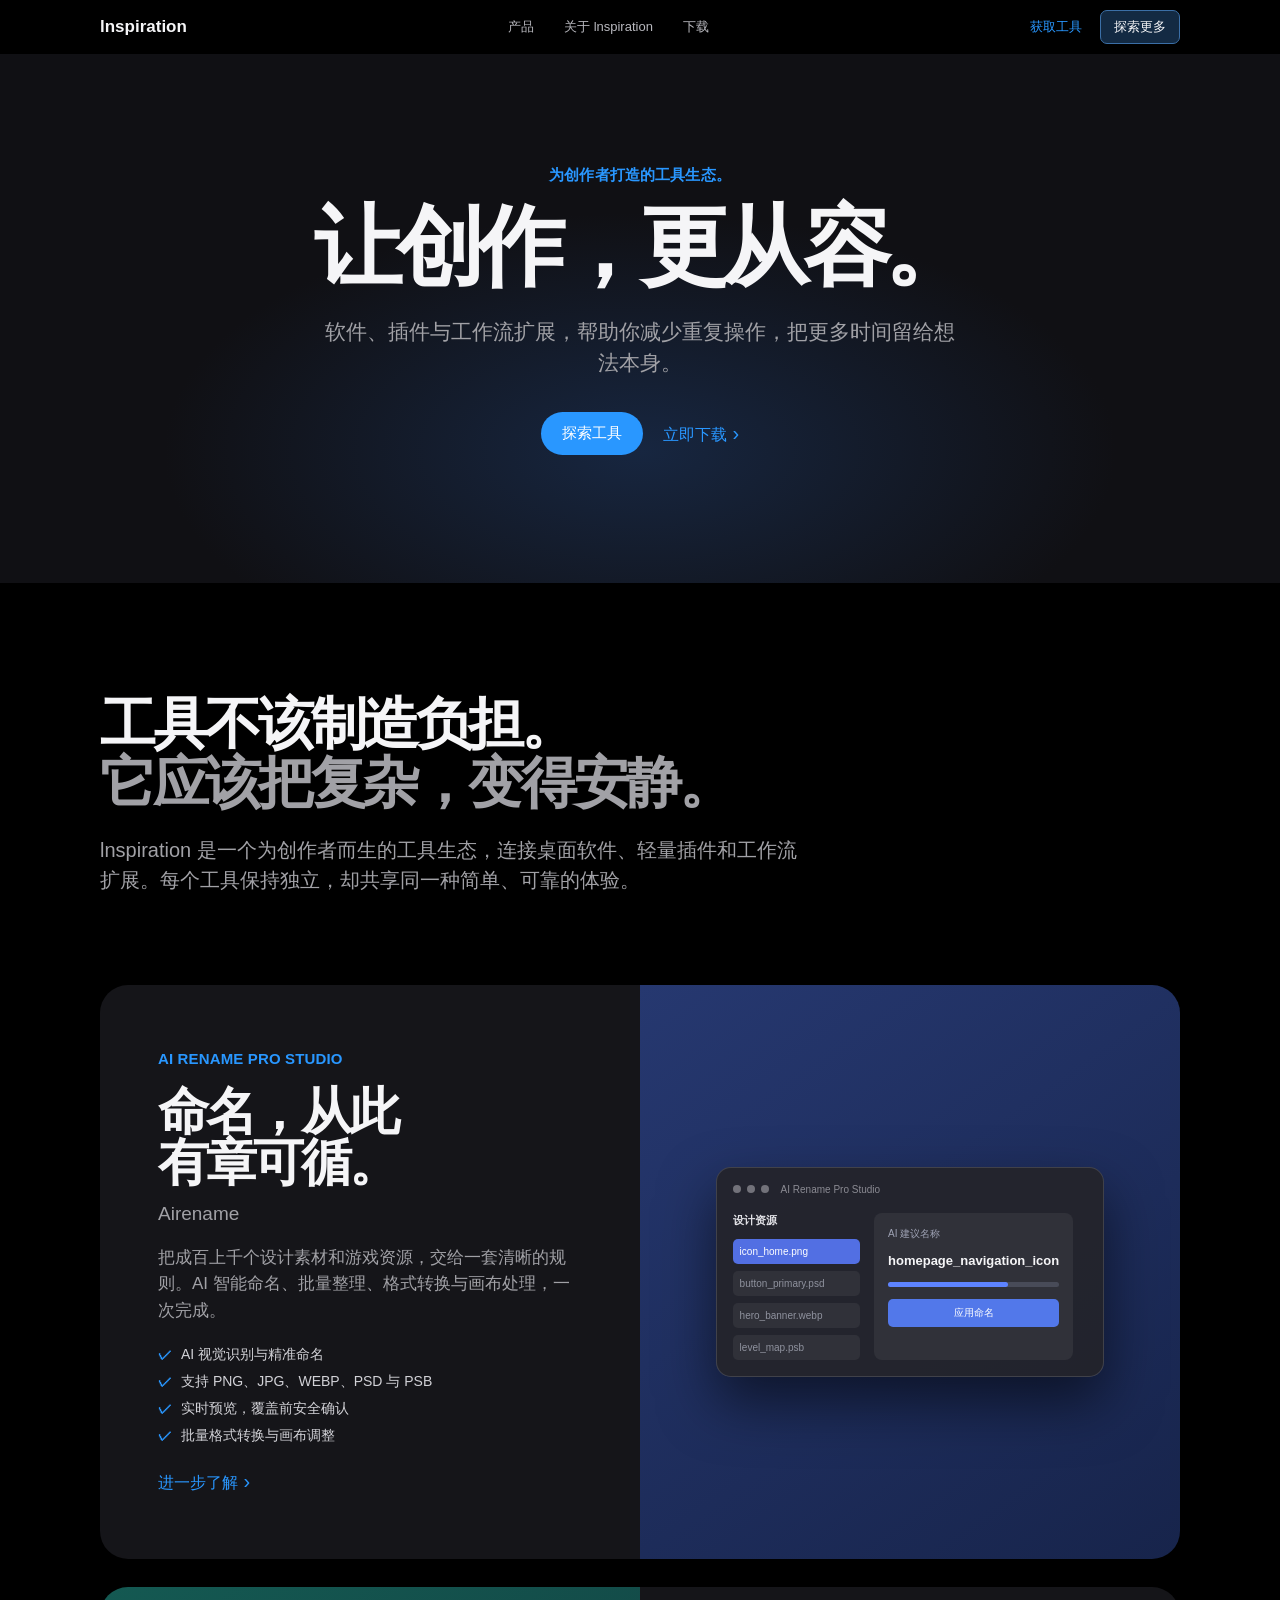
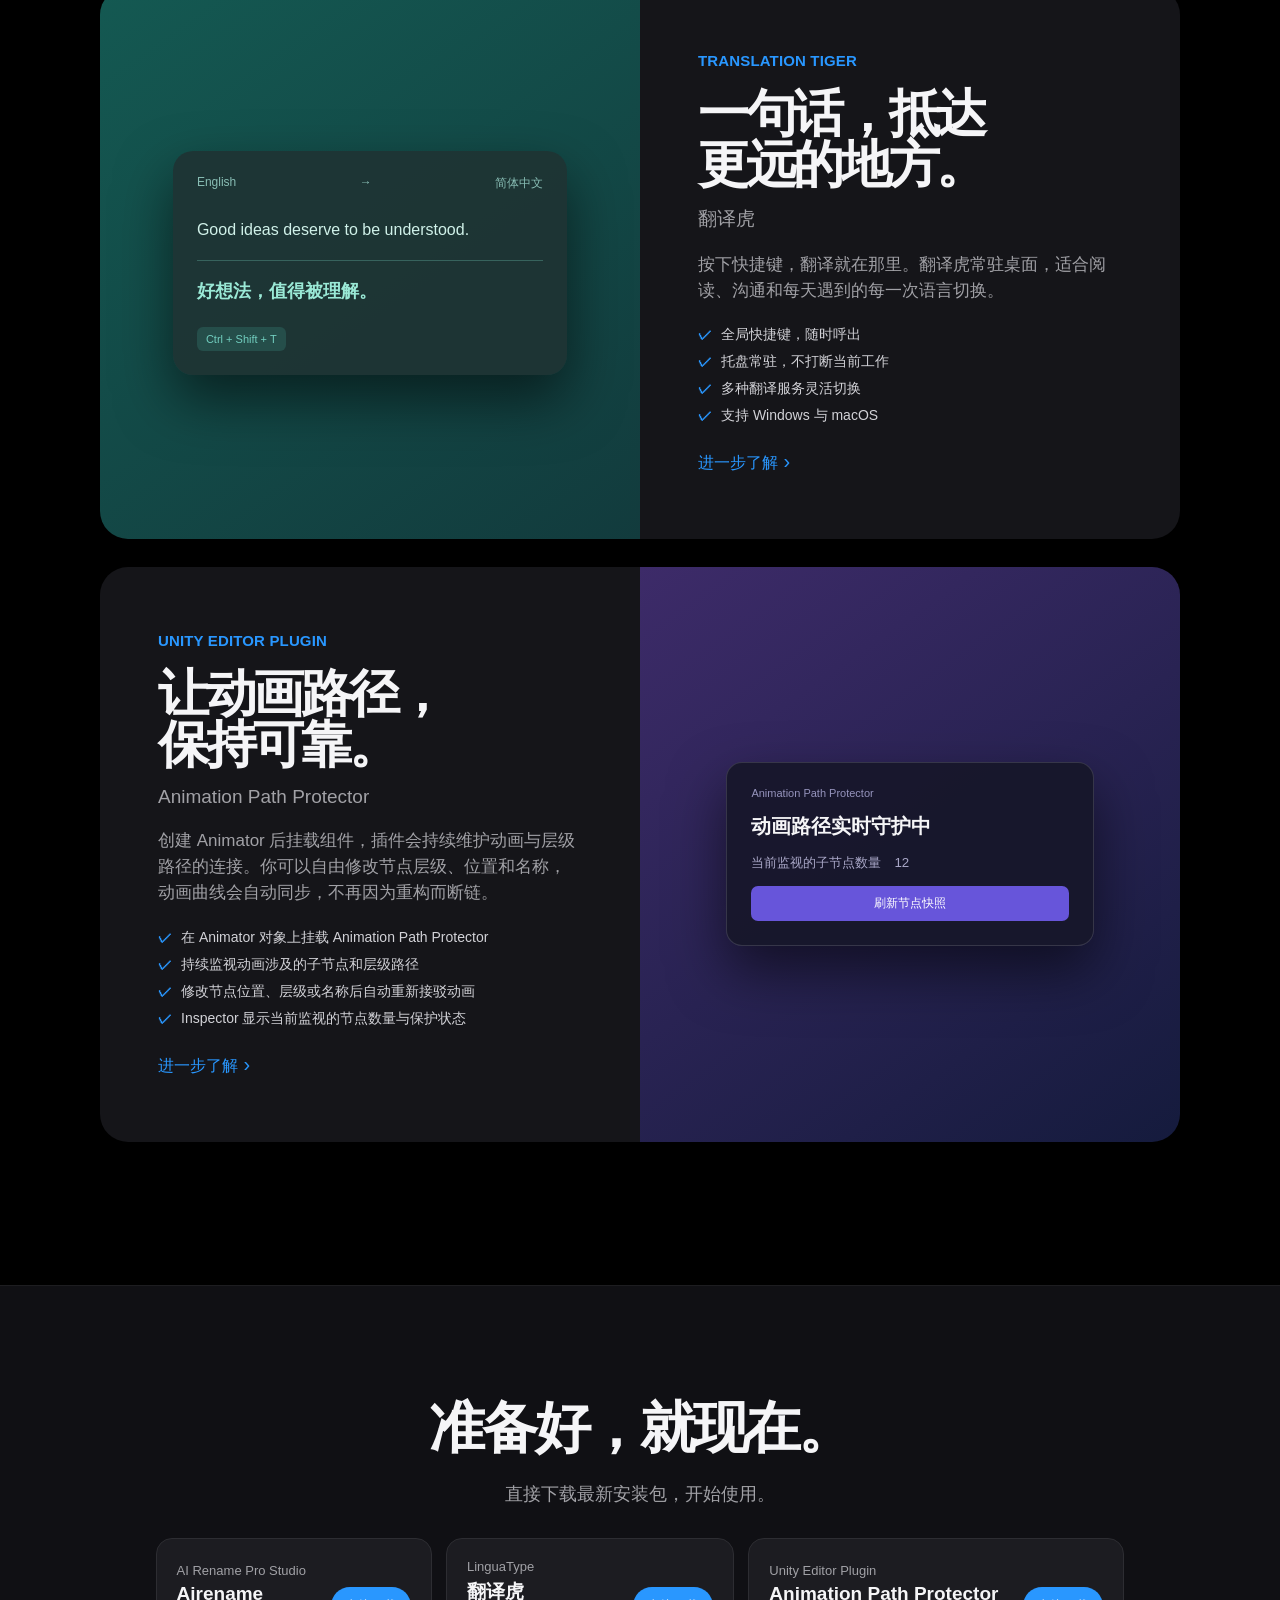
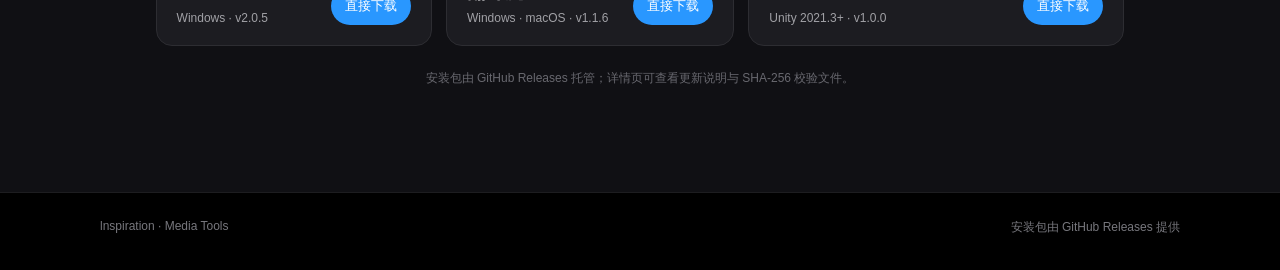
==== index.html @ 5c038f0a "Add files via upload" ====
<!doctype html><html lang="zh-CN"><head><meta charset="UTF-8"><meta name="viewport" content="width=device-width,initial-scale=1"><meta name="description" content="lnspiration 工具中心：下载 Airename 与翻译虎"><title>lnspiration · 让创作更从容</title><link rel="stylesheet" href="styles.css"><script src="products.js" defer></script><script src="app.js" defer></script></head><body>
<header class="site-header"><nav class="nav wrap"><a class="brand" href="#top">lnspiration</a><div class="nav-links"><a href="#products">产品</a><a href="#why">关于 lnspiration</a><a href="#downloads">下载</a></div><a class="nav-download" href="#downloads">获取工具</a></nav></header>
<main><section class="hero" id="top"><div class="hero-content wrap"><p class="eyebrow">媒体工具，重新想象。</p><h1>让创作，更从容。</h1><p class="hero-summary">Airename 和翻译虎，两个真正懂创作者的工具。更少重复操作，更多时间留给想法本身。</p><div class="hero-actions"><a class="button button-primary" href="#products">探索工具</a><a class="text-link" href="#downloads">立即下载</a></div></div></section>
<section class="statement wrap" id="why"><h2>工具不该制造负担。<span>它应该把复杂，变得安静。</span></h2><p>lnspiration 是一个为创作者而生的工具生态，连接桌面软件、轻量插件和工作流扩展。每个工具保持独立，却共享同一种简单、可靠的体验。</p></section>
<section class="products wrap" id="products"><article class="product-card"><div class="product-copy"><p class="eyebrow">AI RENAME PRO STUDIO</p><h2>命名，从此<br>有章可循。</h2><p class="product-name">Airename</p><p class="description">把成百上千个设计素材和游戏资源，交给一套清晰的规则。AI 智能命名、批量整理、格式转换与画布处理，一次完成。</p><ul><li>AI 视觉识别与精准命名</li><li>支持 PNG、JPG、WEBP、PSD 与 PSB</li><li>实时预览，覆盖前安全确认</li><li>批量格式转换与画布调整</li></ul><button class="text-link product-detail" type="button" data-product="airename">进一步了解</button></div><div class="product-visual rename-visual"><div class="app-window"><div class="window-bar"><i></i><i></i><i></i><span>AI Rename Pro Studio</span></div><div class="rename-layout"><div class="asset-list"><b>设计资源</b><span class="selected">icon_home.png</span><span>button_primary.psd</span><span>hero_banner.webp</span><span>level_map.psb</span></div><div class="preview"><span>AI 建议名称</span><strong>homepage_navigation_icon</strong><div class="progress"><i></i></div><button type="button" tabindex="-1">应用命名</button></div></div></div></div></article>
<article class="product-card reverse"><div class="product-copy"><p class="eyebrow">TRANSLATION TIGER</p><h2>一句话，抵达<br>更远的地方。</h2><p class="product-name">翻译虎</p><p class="description">按下快捷键，翻译就在那里。翻译虎常驻桌面，适合阅读、沟通和每天遇到的每一次语言切换。</p><ul><li>全局快捷键，随时呼出</li><li>托盘常驻，不打断当前工作</li><li>多种翻译服务灵活切换</li><li>支持 Windows 与 macOS</li></ul><button class="text-link product-detail" type="button" data-product="linguatype">进一步了解</button></div><div class="product-visual translate-visual"><div class="translate-panel"><div class="language-row"><span>English</span><b>→</b><span>简体中文</span></div><p>Good ideas deserve to be understood.</p><div class="divider"></div><strong>好想法，值得被理解。</strong><div class="shortcut">Ctrl + Shift + T</div></div></div></article></section>
<section class="downloads" id="downloads"><div class="wrap"><h2>准备好，就现在。</h2><p class="download-intro">直接下载最新安装包，开始使用。</p><div class="download-grid" id="download-grid"></div><p class="download-note">安装包由 GitHub Releases 托管；详情页可查看更新说明与 SHA-256 校验文件。</p></div></section></main>
<footer class="footer wrap"><span>lnspiration · Media Tools</span><span>安装包由 GitHub Releases 提供</span></footer>
<div class="dialog-backdrop" id="product-dialog" hidden><section class="dialog product-detail-dialog" role="dialog" aria-modal="true" aria-labelledby="dialog-title"><button class="dialog-close" type="button" aria-label="关闭详情">×</button><div class="detail-hero"><p class="eyebrow" id="dialog-kicker"></p><h2 id="dialog-title"></h2><p id="dialog-description"></p></div><div class="detail-body"><div class="dialog-meta"><div><span>当前版本</span><strong id="dialog-version"></strong></div><div><span>支持平台</span><strong id="dialog-platform"></strong></div><div><span>发布日期</span><strong id="dialog-date"></strong></div></div><h3 class="dialog-section-title">你可以用它做什么</h3><ul class="dialog-notes" id="dialog-notes"></ul><h3 class="dialog-section-title">最新版本下载</h3><div class="dialog-assets" id="dialog-assets"></div></div></section></div></body></html>
---- styles.css ----
:root{--bg:#000;--surface:#151519;--surface2:#1c1c21;--text:#f5f5f7;--muted:#a1a1a6;--blue:#2997ff;--line:#2d2d32;--max:1080px}*{box-sizing:border-box}html{scroll-behavior:smooth}body{margin:0;background:var(--bg);color:var(--text);font-family:-apple-system,BlinkMacSystemFont,"SF Pro Display","PingFang SC","Helvetica Neue",Arial,sans-serif}body.dialog-open{overflow:hidden}a{color:inherit;text-decoration:none}.wrap{width:min(var(--max),calc(100% - 44px));margin-inline:auto}.site-header{height:54px;background:#000;position:relative;z-index:2}.nav{height:54px;display:flex;align-items:center;justify-content:space-between;font-size:13px;color:#b8b8be}.brand{font-size:17px;font-weight:600;color:#f5f5f7}.nav-links{display:flex;gap:30px}.nav-links a:hover,.nav-download,.text-link{color:var(--blue)}.hero{background:radial-gradient(700px 350px at 50% 75%,#172640,#101014 68%);text-align:center;padding:112px 0 128px}.eyebrow{color:var(--blue);font-size:15px;font-weight:600;letter-spacing:.01em;margin:0 0 19px}.hero h1{font-size:clamp(48px,8vw,88px);letter-spacing:-.075em;line-height:.98;margin:0 0 27px}.hero-summary{max-width:650px;margin:0 auto 34px;color:var(--muted);font-size:21px;line-height:1.45}.hero-actions{display:flex;justify-content:center;align-items:center;gap:20px}.button{border:0;border-radius:999px;padding:12px 21px;font-size:15px;font-weight:500;display:inline-flex;align-items:center;cursor:pointer}.button-primary{background:var(--blue);color:#fff}.button-primary:hover{background:#48a7ff}.text-link{background:none;border:0;padding:0;font-size:16px;cursor:pointer}.text-link:after{content:' ›';font-size:20px}.statement{padding:112px 0 50px}.statement h2{font-size:clamp(34px,5vw,56px);line-height:1.05;letter-spacing:-.06em;max-width:710px;margin:0 0 22px}.statement h2 span{display:block;color:var(--muted)}.statement p{max-width:710px;color:var(--muted);font-size:20px;line-height:1.5;margin:0}.products{padding:40px 0 115px}.product-card{display:grid;grid-template-columns:1fr 1fr;min-height:500px;margin-bottom:28px;overflow:hidden;border-radius:28px;box-shadow:0 22px 65px #0008}.product-card.reverse .product-copy{order:2}.product-card.reverse .product-visual{order:1}.product-copy{background:var(--surface);padding:65px 58px;display:flex;flex-direction:column;align-items:flex-start;justify-content:center}.product-copy h2{font-size:clamp(36px,4vw,54px);line-height:1;letter-spacing:-.065em;margin:0}.product-name{font-size:19px;color:var(--muted);margin:15px 0 0}.description{font-size:17px;color:var(--muted);line-height:1.55;max-width:420px;margin:20px 0 0}.product-copy ul{list-style:none;padding:0;margin:22px 0 25px;display:grid;gap:9px;color:#d2d2d7;font-size:14px}.product-copy li:before{content:'✓';color:var(--blue);font-weight:700;margin-right:9px}.product-visual{display:flex;align-items:center;justify-content:center;min-height:350px}.rename-visual{background:linear-gradient(145deg,#263870,#17244b)}.translate-visual{background:linear-gradient(145deg,#145952,#123b3d)}.app-window{width:72%;background:#24242aee;border:1px solid #fff2;border-radius:15px;padding:16px;box-shadow:0 25px 55px #0008}.window-bar{display:flex;align-items:center;gap:6px;color:#8b8b93;font-size:10px;margin-bottom:18px}.window-bar i{width:8px;height:8px;border-radius:50%;background:#72727a}.window-bar span{margin-left:6px}.rename-layout{display:grid;grid-template-columns:.9fr 1.1fr;gap:14px}.asset-list{display:grid;gap:7px;color:#8f929e;font-size:10px}.asset-list b{color:#e2e2e7;font-size:11px;margin-bottom:4px}.asset-list span{padding:7px;border-radius:5px;background:#303139}.asset-list .selected{background:#526fe3;color:#fff}.preview{background:#303139;border-radius:8px;padding:14px;display:flex;flex-direction:column;gap:12px}.preview span{font-size:10px;color:#9ea2b4}.preview strong{font-size:13px;line-height:1.3}.progress{height:5px;background:#484b58;border-radius:8px}.progress i{display:block;height:100%;width:70%;background:#5d83ff;border-radius:8px}.preview button{border:0;border-radius:5px;background:#5278ea;color:#fff;padding:7px;font-size:10px}.translate-panel{width:73%;background:#1e3333e8;border-radius:20px;padding:24px;box-shadow:0 25px 55px #0008}.language-row{display:flex;justify-content:space-between;color:#88bdb4;font-size:12px}.translate-panel p{font-size:16px;line-height:1.4;color:#d0f1e9;margin:27px 0 19px}.divider{height:1px;background:#37635d}.translate-panel strong{display:block;color:#9ae9d6;font-size:18px;margin-top:18px}.shortcut{display:inline-block;margin-top:24px;background:#254e4a;color:#72cfc0;font-size:11px;padding:6px 9px;border-radius:6px}.downloads{background:#101014;border-block:1px solid #1d1d20;text-align:center;padding:105px 0}.downloads h2{font-size:clamp(36px,5vw,56px);letter-spacing:-.06em;margin:0 0 15px}.download-intro{color:var(--muted);font-size:18px;margin:0 0 32px}.download-grid{display:flex;justify-content:center;gap:14px;flex-wrap:wrap}.download-card{background:var(--surface2);border:1px solid var(--line);border-radius:16px;padding:20px;text-align:left;min-width:275px;display:flex;justify-content:space-between;align-items:end;gap:25px}.download-card p{font-size:13px;color:var(--muted);margin:0 0 5px}.download-card h3{font-size:19px;margin:0}.download-card span{font-size:12px;color:var(--muted);display:block;margin-top:6px;white-space:nowrap}.download-card .button{white-space:nowrap;padding:10px 14px;font-size:13px}.download-note{color:#68686f;font-size:12px;margin:24px 0 0}.footer{padding:26px 0 34px;color:#77777d;font-size:12px;display:flex;justify-content:space-between}.dialog-backdrop[hidden]{display:none}.dialog-backdrop{position:fixed;inset:0;background:#000b;display:grid;place-items:center;padding:20px;z-index:10}.dialog{width:min(500px,100%);background:#1c1c20;border:1px solid #38383d;border-radius:22px;padding:30px;box-shadow:0 24px 90px #000}.dialog-close{float:right;border:0;border-radius:50%;width:30px;height:30px;background:#303036;color:#aaa;font-size:20px;cursor:pointer}.dialog h2{font-size:32px;letter-spacing:-.05em;margin:0}.dialog>p:not(.eyebrow){color:var(--muted);font-size:16px;line-height:1.55}.dialog-meta{background:#111114;border-radius:12px;padding:14px 16px;color:var(--muted);font-size:13px;margin:20px 0}.dialog-meta div{display:flex;justify-content:space-between;margin:6px 0}.dialog-meta strong{color:var(--text);font-weight:500}@media(max-width:720px){.wrap{width:min(var(--max),calc(100% - 32px))}.nav-links{display:none}.hero{padding:82px 0 90px}.hero-summary{font-size:18px}.statement{padding:76px 0 35px}.statement p{font-size:18px}.products{padding:25px 0 70px}.product-card{grid-template-columns:1fr;min-height:0;border-radius:22px}.product-card.reverse .product-copy,.product-card.reverse .product-visual{order:initial}.product-copy{padding:44px 30px}.product-visual{min-height:280px}.app-window,.translate-panel{width:71%}.downloads{padding:75px 0}.download-card{min-width:min(100%,360px);align-items:center}.footer{display:block}.footer span{display:block;margin-top:7px}}
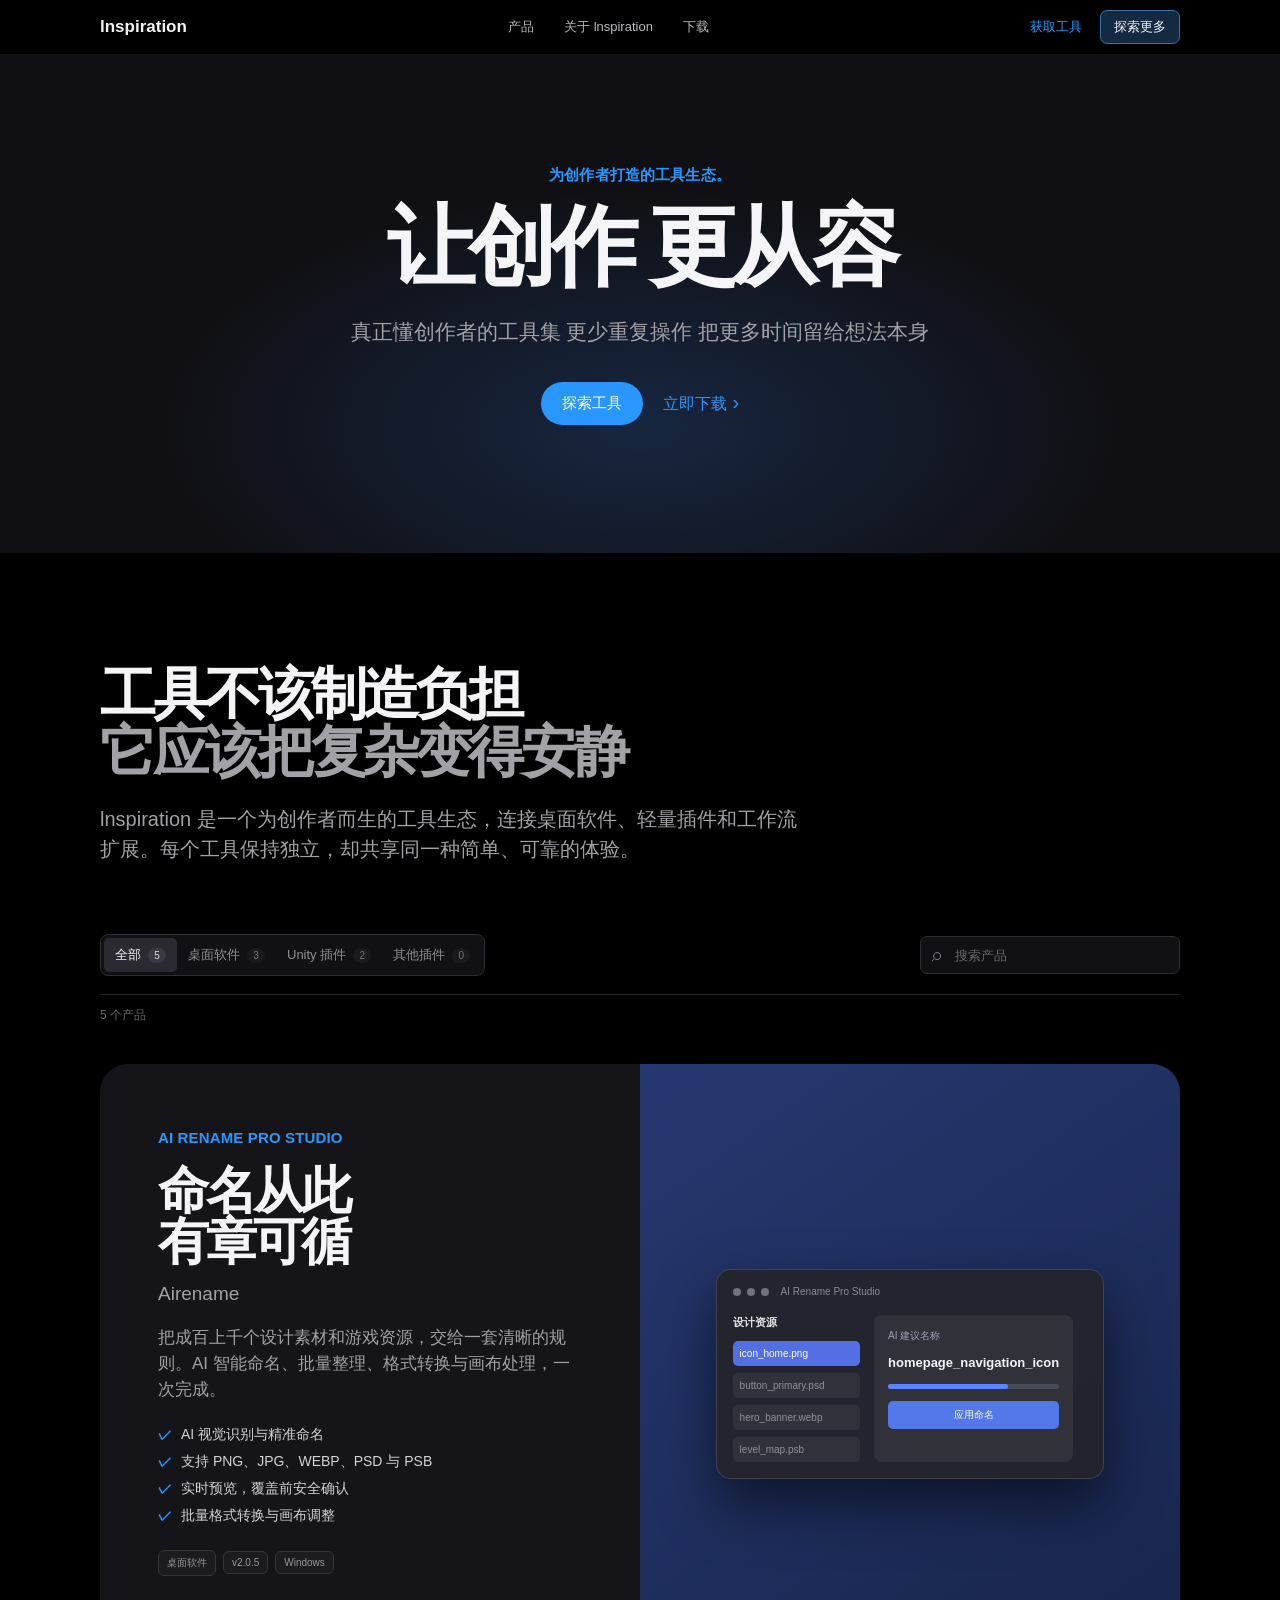
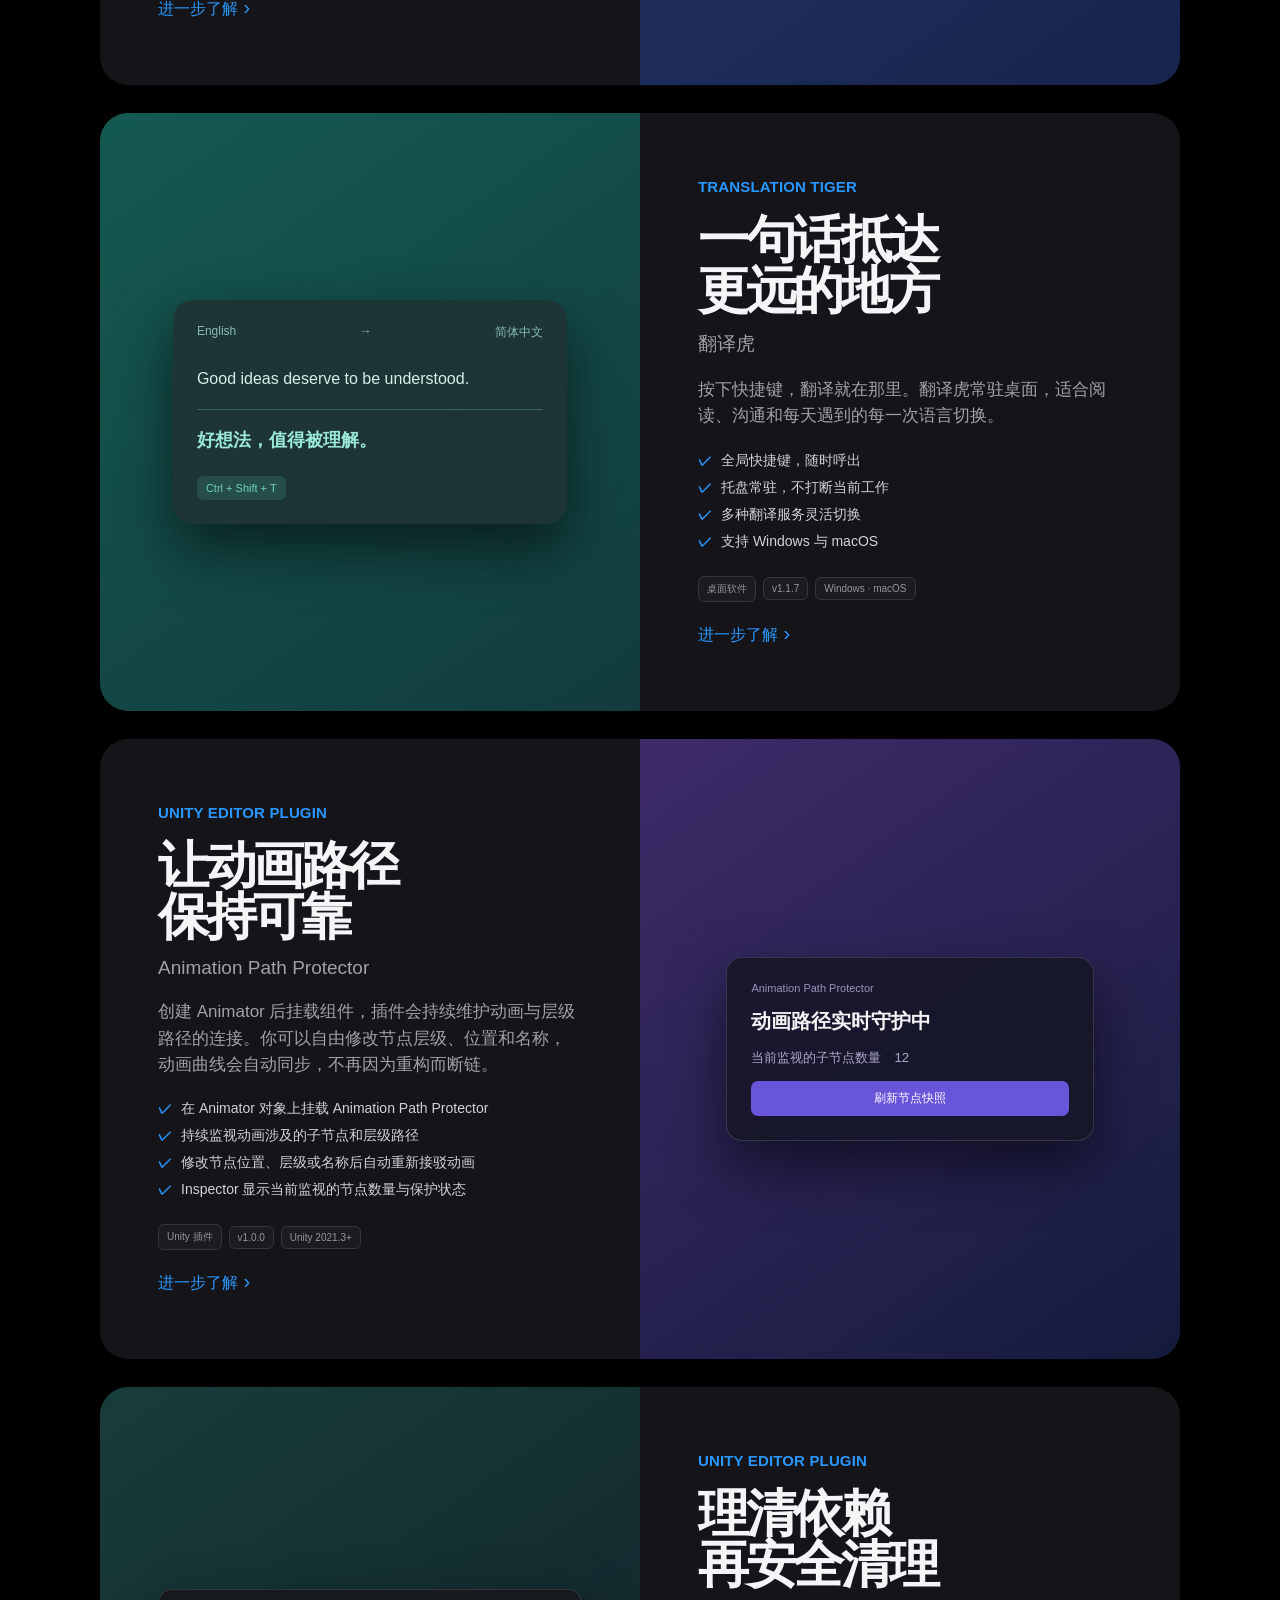
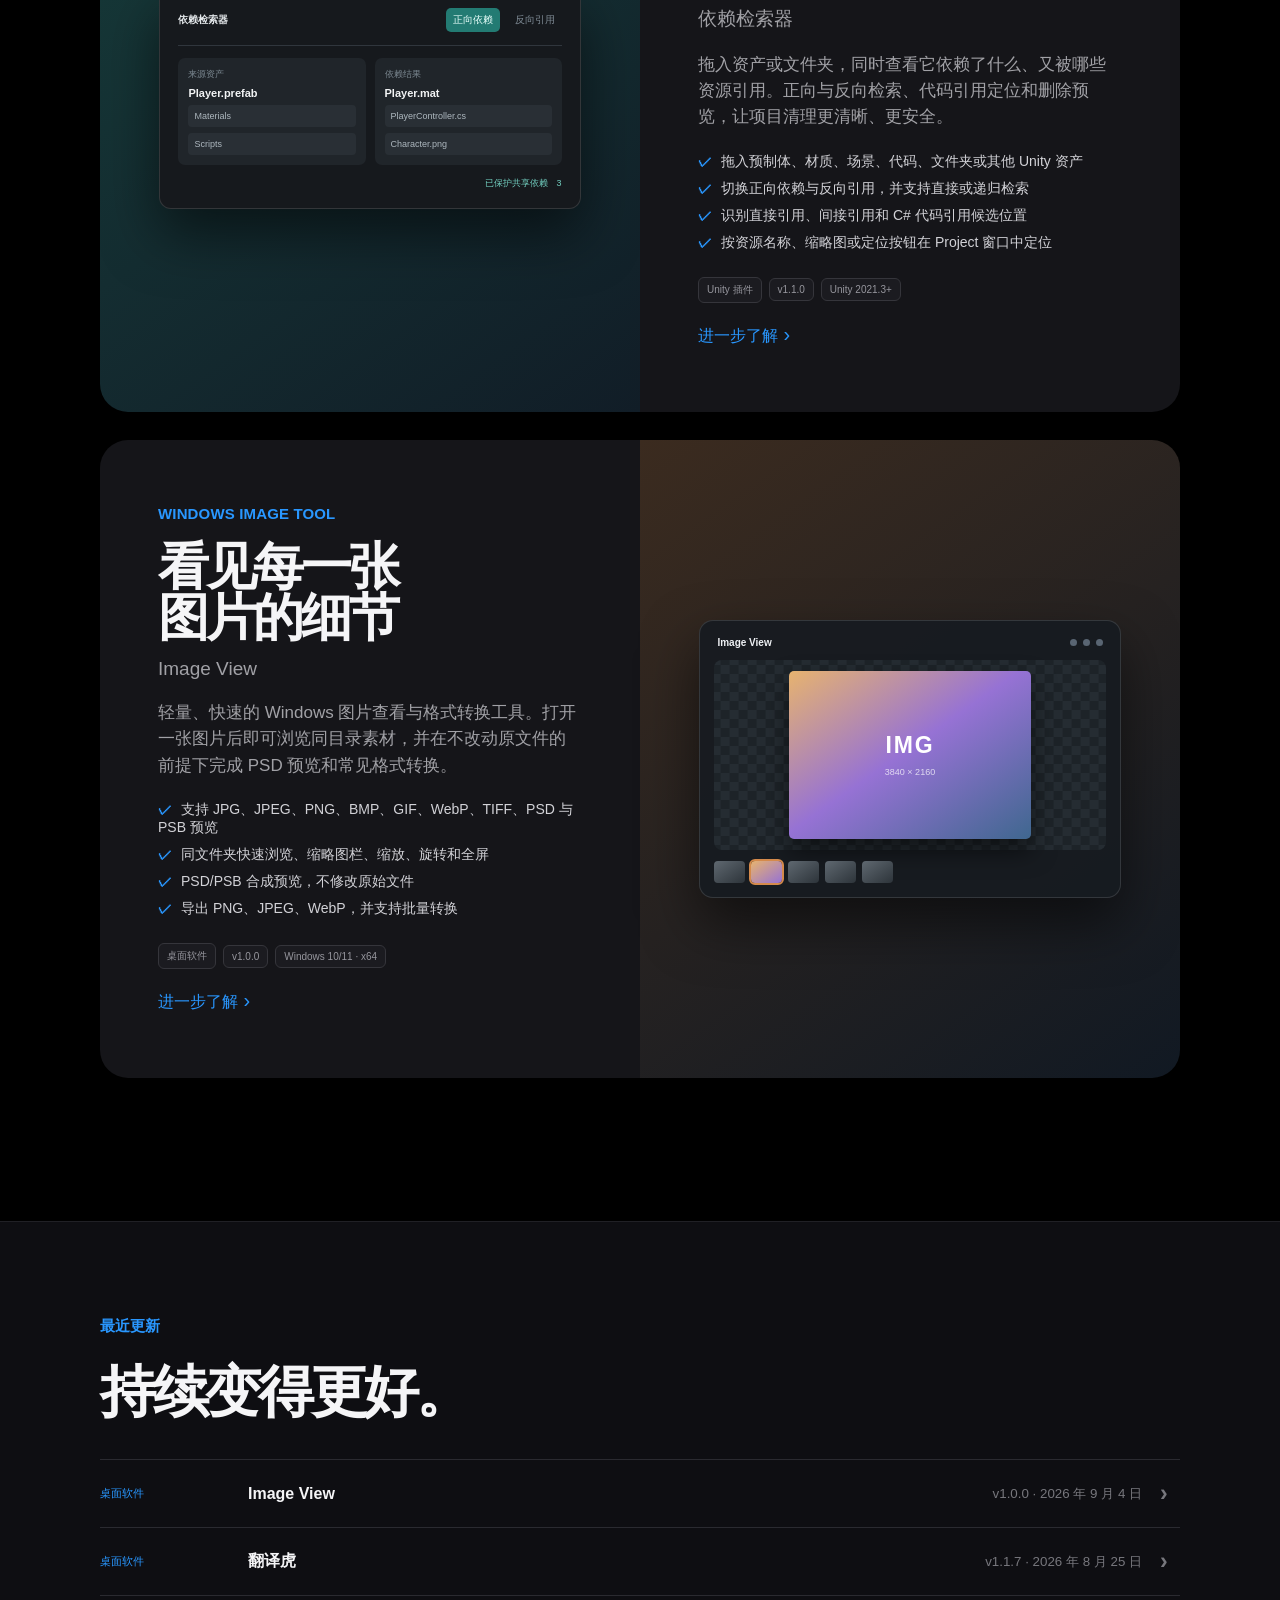
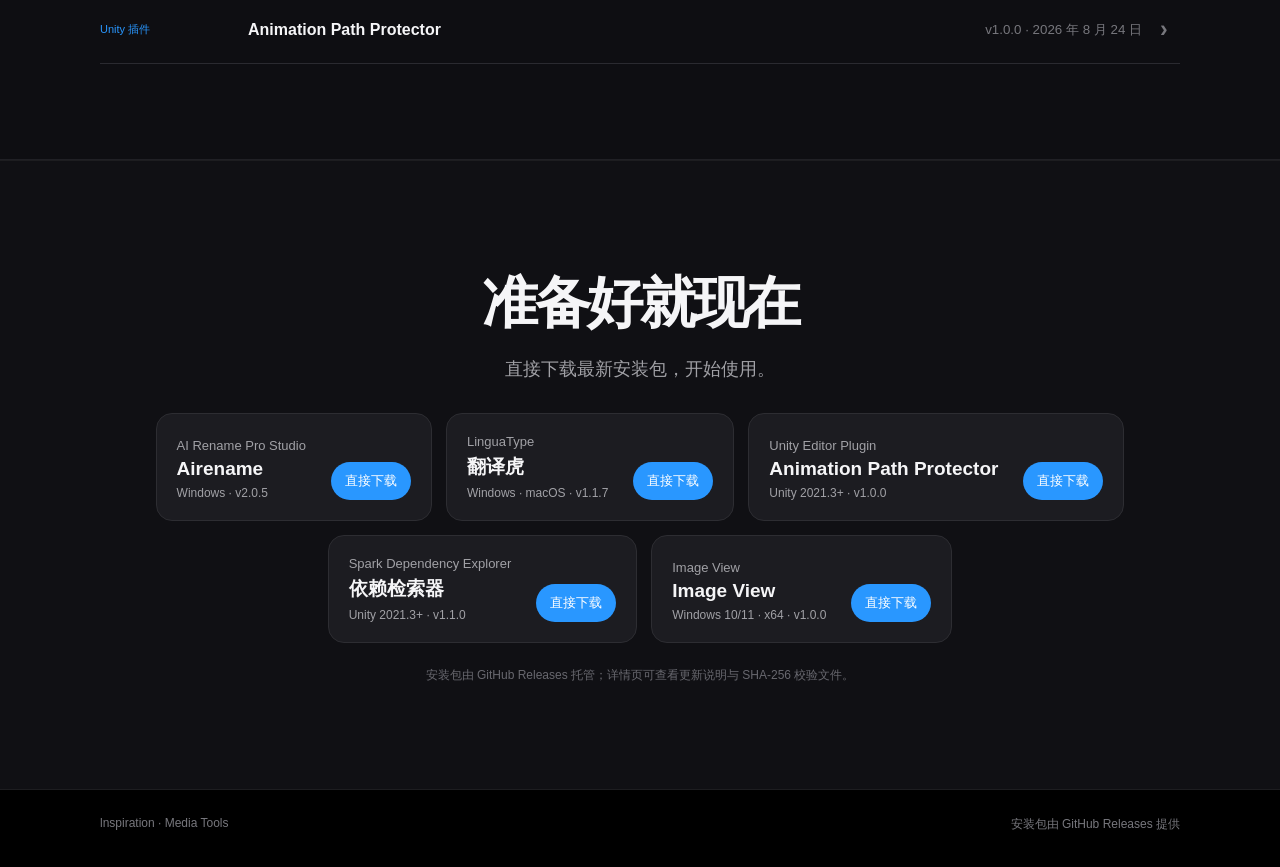
==== commit 7f46c19d: "Add files via upload" ====
--- a/index.html
+++ b/index.html
@@ -1,9 +1,10 @@
-<!doctype html><html lang="zh-CN"><head><meta charset="UTF-8"><meta name="viewport" content="width=device-width,initial-scale=1"><meta name="description" content="lnspiration 工具中心：下载 Airename 与翻译虎"><title>lnspiration · 让创作更从容</title><link rel="stylesheet" href="styles.css"><script src="products.js" defer></script><script src="app.js" defer></script></head><body>
+<!doctype html><html lang="zh-CN"><head><meta charset="UTF-8"><meta name="viewport" content="width=device-width,initial-scale=1"><meta name="description" content="lnspiration 工具中心：下载 Airename 与翻译虎"><title>lnspiration · 让创作更从容</title><link rel="stylesheet" href="styles.css"><link rel="stylesheet" href="intro-preview.css"><script src="products.js" defer></script><script src="app.js" defer></script></head><body>
+<div class="intro-screen" id="intro-screen" aria-label="Inspiration"><svg class="intro-word" viewBox="0 0 760 150" role="img" aria-label="Inspiration"><text class="intro-letter letter-0" x="118" y="112" text-anchor="middle" pathLength="100">I</text><text class="intro-letter letter-1" x="169" y="112" text-anchor="middle" pathLength="100">n</text><text class="intro-letter letter-2" x="226" y="112" text-anchor="middle" pathLength="100">s</text><text class="intro-letter letter-3" x="286" y="112" text-anchor="middle" pathLength="100">p</text><text class="intro-letter letter-4" x="340" y="112" text-anchor="middle" pathLength="100">i</text><text class="intro-letter letter-5" x="385" y="112" text-anchor="middle" pathLength="100">r</text><text class="intro-letter letter-6" x="438" y="112" text-anchor="middle" pathLength="100">a</text><text class="intro-letter letter-7" x="490" y="112" text-anchor="middle" pathLength="100">t</text><text class="intro-letter letter-8" x="530" y="112" text-anchor="middle" pathLength="100">i</text><text class="intro-letter letter-9" x="584" y="112" text-anchor="middle" pathLength="100">o</text><text class="intro-letter letter-10" x="644" y="112" text-anchor="middle" pathLength="100">n</text></svg></div>
 <header class="site-header"><nav class="nav wrap"><a class="brand" href="#top">lnspiration</a><div class="nav-links"><a href="#products">产品</a><a href="#why">关于 lnspiration</a><a href="#downloads">下载</a></div><a class="nav-download" href="#downloads">获取工具</a></nav></header>
-<main><section class="hero" id="top"><div class="hero-content wrap"><p class="eyebrow">媒体工具，重新想象。</p><h1>让创作，更从容。</h1><p class="hero-summary">Airename 和翻译虎，两个真正懂创作者的工具。更少重复操作，更多时间留给想法本身。</p><div class="hero-actions"><a class="button button-primary" href="#products">探索工具</a><a class="text-link" href="#downloads">立即下载</a></div></div></section>
+<main><section class="hero" id="top"><div class="hero-glass" aria-hidden="true"></div><div class="hero-content wrap"><p class="eyebrow">为创作者打造的工具生态。</p><h1>Inspiration</h1><p class="hero-summary">软件、插件与工作流扩展，帮助你减少重复操作，把更多时间留给想法本身。</p><div class="hero-actions"><a class="button button-primary" href="#products">探索工具</a><a class="text-link" href="#downloads">立即下载</a></div></div></section>
 <section class="statement wrap" id="why"><h2>工具不该制造负担。<span>它应该把复杂，变得安静。</span></h2><p>lnspiration 是一个为创作者而生的工具生态，连接桌面软件、轻量插件和工作流扩展。每个工具保持独立，却共享同一种简单、可靠的体验。</p></section>
-<section class="products wrap" id="products"><article class="product-card"><div class="product-copy"><p class="eyebrow">AI RENAME PRO STUDIO</p><h2>命名，从此<br>有章可循。</h2><p class="product-name">Airename</p><p class="description">把成百上千个设计素材和游戏资源，交给一套清晰的规则。AI 智能命名、批量整理、格式转换与画布处理，一次完成。</p><ul><li>AI 视觉识别与精准命名</li><li>支持 PNG、JPG、WEBP、PSD 与 PSB</li><li>实时预览，覆盖前安全确认</li><li>批量格式转换与画布调整</li></ul><button class="text-link product-detail" type="button" data-product="airename">进一步了解</button></div><div class="product-visual rename-visual"><div class="app-window"><div class="window-bar"><i></i><i></i><i></i><span>AI Rename Pro Studio</span></div><div class="rename-layout"><div class="asset-list"><b>设计资源</b><span class="selected">icon_home.png</span><span>button_primary.psd</span><span>hero_banner.webp</span><span>level_map.psb</span></div><div class="preview"><span>AI 建议名称</span><strong>homepage_navigation_icon</strong><div class="progress"><i></i></div><button type="button" tabindex="-1">应用命名</button></div></div></div></div></article>
-<article class="product-card reverse"><div class="product-copy"><p class="eyebrow">TRANSLATION TIGER</p><h2>一句话，抵达<br>更远的地方。</h2><p class="product-name">翻译虎</p><p class="description">按下快捷键，翻译就在那里。翻译虎常驻桌面，适合阅读、沟通和每天遇到的每一次语言切换。</p><ul><li>全局快捷键，随时呼出</li><li>托盘常驻，不打断当前工作</li><li>多种翻译服务灵活切换</li><li>支持 Windows 与 macOS</li></ul><button class="text-link product-detail" type="button" data-product="linguatype">进一步了解</button></div><div class="product-visual translate-visual"><div class="translate-panel"><div class="language-row"><span>English</span><b>→</b><span>简体中文</span></div><p>Good ideas deserve to be understood.</p><div class="divider"></div><strong>好想法，值得被理解。</strong><div class="shortcut">Ctrl + Shift + T</div></div></div></article></section>
+<section class="products wrap" id="products"><article class="product-card"><div class="product-copy"><p class="eyebrow">AI RENAME PRO STUDIO</p><h2>命名，从此<br>有章可循。</h2><p class="product-name">Airename</p><p class="description">把成百上千个设计素材和游戏资源，交给一套清晰的规则。AI 智能命名、批量整理、格式转换与画布处理，一次完成。</p><ul><li>AI 视觉识别与精准命名</li><li>支持 PNG、JPG、WEBP、PSD 与 PSB</li><li>实时预览，覆盖前安全确认</li><li>批量格式转换与画布调整</li></ul><a class="text-link product-detail" href="product.html?product=airename">进一步了解</a></div><div class="product-visual rename-visual"><div class="app-window"><div class="window-bar"><i></i><i></i><i></i><span>AI Rename Pro Studio</span></div><div class="rename-layout"><div class="asset-list"><b>设计资源</b><span class="selected">icon_home.png</span><span>button_primary.psd</span><span>hero_banner.webp</span><span>level_map.psb</span></div><div class="preview"><span>AI 建议名称</span><strong>homepage_navigation_icon</strong><div class="progress"><i></i></div><button type="button" tabindex="-1">应用命名</button></div></div></div></div></article>
+<article class="product-card reverse"><div class="product-copy"><p class="eyebrow">TRANSLATION TIGER</p><h2>一句话，抵达<br>更远的地方。</h2><p class="product-name">翻译虎</p><p class="description">按下快捷键，翻译就在那里。翻译虎常驻桌面，适合阅读、沟通和每天遇到的每一次语言切换。</p><ul><li>全局快捷键，随时呼出</li><li>托盘常驻，不打断当前工作</li><li>多种翻译服务灵活切换</li><li>支持 Windows 与 macOS</li></ul><a class="text-link product-detail" href="product.html?product=linguatype">进一步了解</a></div><div class="product-visual translate-visual"><div class="translate-panel"><div class="language-row"><span>English</span><b>→</b><span>简体中文</span></div><p>Good ideas deserve to be understood.</p><div class="divider"></div><strong>好想法，值得被理解。</strong><div class="shortcut">Ctrl + Shift + T</div></div></div></article></section>
 <section class="downloads" id="downloads"><div class="wrap"><h2>准备好，就现在。</h2><p class="download-intro">直接下载最新安装包，开始使用。</p><div class="download-grid" id="download-grid"></div><p class="download-note">安装包由 GitHub Releases 托管；详情页可查看更新说明与 SHA-256 校验文件。</p></div></section></main>
 <footer class="footer wrap"><span>lnspiration · Media Tools</span><span>安装包由 GitHub Releases 提供</span></footer>
 <div class="dialog-backdrop" id="product-dialog" hidden><section class="dialog product-detail-dialog" role="dialog" aria-modal="true" aria-labelledby="dialog-title"><button class="dialog-close" type="button" aria-label="关闭详情">×</button><div class="detail-hero"><p class="eyebrow" id="dialog-kicker"></p><h2 id="dialog-title"></h2><p id="dialog-description"></p></div><div class="detail-body"><div class="dialog-meta"><div><span>当前版本</span><strong id="dialog-version"></strong></div><div><span>支持平台</span><strong id="dialog-platform"></strong></div><div><span>发布日期</span><strong id="dialog-date"></strong></div></div><h3 class="dialog-section-title">你可以用它做什么</h3><ul class="dialog-notes" id="dialog-notes"></ul><h3 class="dialog-section-title">最新版本下载</h3><div class="dialog-assets" id="dialog-assets"></div></div></section></div></body></html>
--- a/styles.css
+++ b/styles.css
@@ -1 +1,2 @@
 :root{--bg:#000;--surface:#151519;--surface2:#1c1c21;--text:#f5f5f7;--muted:#a1a1a6;--blue:#2997ff;--line:#2d2d32;--max:1080px}*{box-sizing:border-box}html{scroll-behavior:smooth}body{margin:0;background:var(--bg);color:var(--text);font-family:-apple-system,BlinkMacSystemFont,"SF Pro Display","PingFang SC","Helvetica Neue",Arial,sans-serif}body.dialog-open{overflow:hidden}a{color:inherit;text-decoration:none}.wrap{width:min(var(--max),calc(100% - 44px));margin-inline:auto}.site-header{height:54px;background:#000;position:relative;z-index:2}.nav{height:54px;display:flex;align-items:center;justify-content:space-between;font-size:13px;color:#b8b8be}.brand{font-size:17px;font-weight:600;color:#f5f5f7}.nav-links{display:flex;gap:30px}.nav-links a:hover,.nav-download,.text-link{color:var(--blue)}.hero{background:radial-gradient(700px 350px at 50% 75%,#172640,#101014 68%);text-align:center;padding:112px 0 128px}.eyebrow{color:var(--blue);font-size:15px;font-weight:600;letter-spacing:.01em;margin:0 0 19px}.hero h1{font-size:clamp(48px,8vw,88px);letter-spacing:-.075em;line-height:.98;margin:0 0 27px}.hero-summary{max-width:650px;margin:0 auto 34px;color:var(--muted);font-size:21px;line-height:1.45}.hero-actions{display:flex;justify-content:center;align-items:center;gap:20px}.button{border:0;border-radius:999px;padding:12px 21px;font-size:15px;font-weight:500;display:inline-flex;align-items:center;cursor:pointer}.button-primary{background:var(--blue);color:#fff}.button-primary:hover{background:#48a7ff}.text-link{background:none;border:0;padding:0;font-size:16px;cursor:pointer}.text-link:after{content:' ›';font-size:20px}.statement{padding:112px 0 50px}.statement h2{font-size:clamp(34px,5vw,56px);line-height:1.05;letter-spacing:-.06em;max-width:710px;margin:0 0 22px}.statement h2 span{display:block;color:var(--muted)}.statement p{max-width:710px;color:var(--muted);font-size:20px;line-height:1.5;margin:0}.products{padding:40px 0 115px}.product-card{display:grid;grid-template-columns:1fr 1fr;min-height:500px;margin-bottom:28px;overflow:hidden;border-radius:28px;box-shadow:0 22px 65px #0008}.product-card.reverse .product-copy{order:2}.product-card.reverse .product-visual{order:1}.product-copy{background:var(--surface);padding:65px 58px;display:flex;flex-direction:column;align-items:flex-start;justify-content:center}.product-copy h2{font-size:clamp(36px,4vw,54px);line-height:1;letter-spacing:-.065em;margin:0}.product-name{font-size:19px;color:var(--muted);margin:15px 0 0}.description{font-size:17px;color:var(--muted);line-height:1.55;max-width:420px;margin:20px 0 0}.product-copy ul{list-style:none;padding:0;margin:22px 0 25px;display:grid;gap:9px;color:#d2d2d7;font-size:14px}.product-copy li:before{content:'✓';color:var(--blue);font-weight:700;margin-right:9px}.product-visual{display:flex;align-items:center;justify-content:center;min-height:350px}.rename-visual{background:linear-gradient(145deg,#263870,#17244b)}.translate-visual{background:linear-gradient(145deg,#145952,#123b3d)}.app-window{width:72%;background:#24242aee;border:1px solid #fff2;border-radius:15px;padding:16px;box-shadow:0 25px 55px #0008}.window-bar{display:flex;align-items:center;gap:6px;color:#8b8b93;font-size:10px;margin-bottom:18px}.window-bar i{width:8px;height:8px;border-radius:50%;background:#72727a}.window-bar span{margin-left:6px}.rename-layout{display:grid;grid-template-columns:.9fr 1.1fr;gap:14px}.asset-list{display:grid;gap:7px;color:#8f929e;font-size:10px}.asset-list b{color:#e2e2e7;font-size:11px;margin-bottom:4px}.asset-list span{padding:7px;border-radius:5px;background:#303139}.asset-list .selected{background:#526fe3;color:#fff}.preview{background:#303139;border-radius:8px;padding:14px;display:flex;flex-direction:column;gap:12px}.preview span{font-size:10px;color:#9ea2b4}.preview strong{font-size:13px;line-height:1.3}.progress{height:5px;background:#484b58;border-radius:8px}.progress i{display:block;height:100%;width:70%;background:#5d83ff;border-radius:8px}.preview button{border:0;border-radius:5px;background:#5278ea;color:#fff;padding:7px;font-size:10px}.translate-panel{width:73%;background:#1e3333e8;border-radius:20px;padding:24px;box-shadow:0 25px 55px #0008}.language-row{display:flex;justify-content:space-between;color:#88bdb4;font-size:12px}.translate-panel p{font-size:16px;line-height:1.4;color:#d0f1e9;margin:27px 0 19px}.divider{height:1px;background:#37635d}.translate-panel strong{display:block;color:#9ae9d6;font-size:18px;margin-top:18px}.shortcut{display:inline-block;margin-top:24px;background:#254e4a;color:#72cfc0;font-size:11px;padding:6px 9px;border-radius:6px}.downloads{background:#101014;border-block:1px solid #1d1d20;text-align:center;padding:105px 0}.downloads h2{font-size:clamp(36px,5vw,56px);letter-spacing:-.06em;margin:0 0 15px}.download-intro{color:var(--muted);font-size:18px;margin:0 0 32px}.download-grid{display:flex;justify-content:center;gap:14px;flex-wrap:wrap}.download-card{background:var(--surface2);border:1px solid var(--line);border-radius:16px;padding:20px;text-align:left;min-width:275px;display:flex;justify-content:space-between;align-items:end;gap:25px}.download-card p{font-size:13px;color:var(--muted);margin:0 0 5px}.download-card h3{font-size:19px;margin:0}.download-card span{font-size:12px;color:var(--muted);display:block;margin-top:6px;white-space:nowrap}.download-card .button{white-space:nowrap;padding:10px 14px;font-size:13px}.download-note{color:#68686f;font-size:12px;margin:24px 0 0}.footer{padding:26px 0 34px;color:#77777d;font-size:12px;display:flex;justify-content:space-between}.dialog-backdrop[hidden]{display:none}.dialog-backdrop{position:fixed;inset:0;background:#000b;display:grid;place-items:center;padding:20px;z-index:10}.dialog{width:min(500px,100%);background:#1c1c20;border:1px solid #38383d;border-radius:22px;padding:30px;box-shadow:0 24px 90px #000}.dialog-close{float:right;border:0;border-radius:50%;width:30px;height:30px;background:#303036;color:#aaa;font-size:20px;cursor:pointer}.dialog h2{font-size:32px;letter-spacing:-.05em;margin:0}.dialog>p:not(.eyebrow){color:var(--muted);font-size:16px;line-height:1.55}.dialog-meta{background:#111114;border-radius:12px;padding:14px 16px;color:var(--muted);font-size:13px;margin:20px 0}.dialog-meta div{display:flex;justify-content:space-between;margin:6px 0}.dialog-meta strong{color:var(--text);font-weight:500}@media(max-width:720px){.wrap{width:min(var(--max),calc(100% - 32px))}.nav-links{display:none}.hero{padding:82px 0 90px}.hero-summary{font-size:18px}.statement{padding:76px 0 35px}.statement p{font-size:18px}.products{padding:25px 0 70px}.product-card{grid-template-columns:1fr;min-height:0;border-radius:22px}.product-card.reverse .product-copy,.product-card.reverse .product-visual{order:initial}.product-copy{padding:44px 30px}.product-visual{min-height:280px}.app-window,.translate-panel{width:71%}.downloads{padding:75px 0}.download-card{min-width:min(100%,360px);align-items:center}.footer{display:block}.footer span{display:block;margin-top:7px}}
+.sr-only{position:absolute;width:1px;height:1px;padding:0;margin:-1px;overflow:hidden;clip:rect(0,0,0,0);white-space:nowrap;border:0}.catalog-controls{padding:20px 0 0}.catalog-toolbar{display:flex;align-items:center;justify-content:space-between;gap:18px;border-bottom:1px solid #242429;padding-bottom:18px}.category-tabs{display:flex;align-items:center;padding:3px;border:1px solid #2d2d32;border-radius:8px;background:#111114}.category-tabs button{display:flex;align-items:center;gap:7px;border:0;border-radius:5px;padding:8px 11px;background:transparent;color:#8e8e93;font-size:13px;cursor:pointer}.category-tabs button:hover{color:#f5f5f7}.category-tabs button.is-active{background:#2a2a30;color:#f5f5f7}.category-tabs button span{min-width:18px;padding:2px 5px;border-radius:999px;background:#1a1a1e;color:#77777d;font-size:10px;text-align:center}.category-tabs button.is-active span{background:#3a3a42;color:#d7d7dc}.catalog-search{position:relative;width:min(260px,100%)}.catalog-search:before{content:'⌕';position:absolute;left:12px;top:50%;transform:translateY(-52%);color:#77777d;font-size:18px;pointer-events:none}.catalog-search input{width:100%;height:38px;border:1px solid #2d2d32;border-radius:7px;padding:0 34px;background:#111114;color:#f5f5f7;font-size:13px;outline:0}.catalog-search input:focus{border-color:#4b8dcf;box-shadow:0 0 0 3px #2997ff20}.catalog-search input::placeholder{color:#68686f}.catalog-summary{margin:12px 0 0;color:#68686f;font-size:12px}.product-card[hidden]{display:none}.product-meta{display:flex;align-items:center;gap:7px;flex-wrap:wrap;margin:0 0 20px}.product-meta span{padding:5px 8px;border:1px solid #35353b;border-radius:6px;background:#1b1b20;color:#96969d;font-size:10px}.catalog-empty{grid-column:1/-1;padding:70px 20px;text-align:center;border-block:1px solid #242429}.catalog-empty strong{display:block;font-size:24px;margin-bottom:18px}.catalog-empty button{border:1px solid #3b6fa7;border-radius:7px;padding:9px 13px;background:#132a43;color:#f5f5f7;cursor:pointer}.updates-band{padding:95px 0;background:#0e0e12;border-block:1px solid #202025}.updates-band h2{font-size:clamp(36px,5vw,56px);letter-spacing:-.06em;margin:0 0 28px}.updates-list{border-top:1px solid #2a2a30}.updates-list a{display:grid;grid-template-columns:130px 1fr auto 20px;align-items:center;gap:18px;min-height:68px;border-bottom:1px solid #2a2a30;transition:background .2s ease}.updates-list a:hover{background:#17171b}.updates-list span{color:var(--blue);font-size:11px}.updates-list strong{font-size:16px}.updates-list small{color:#77777d}.updates-list b{color:#77777d;font-size:23px}.category-tabs button:focus-visible,.catalog-empty button:focus-visible,.updates-list a:focus-visible,.button:focus-visible,.nav a:focus-visible{outline:2px solid var(--blue);outline-offset:3px}@media(max-width:720px){.catalog-controls{padding-top:10px}.catalog-toolbar{align-items:stretch;flex-direction:column}.category-tabs{width:100%;overflow-x:auto}.category-tabs button{flex:0 0 auto}.catalog-search{width:100%}.product-meta{margin-bottom:18px}.updates-band{padding:70px 0}.updates-list a{grid-template-columns:1fr auto;gap:5px 12px;padding:14px 0}.updates-list span{grid-column:1}.updates-list strong{grid-column:1}.updates-list small{grid-column:1}.updates-list b{grid-column:2;grid-row:1/4}}@media(prefers-reduced-motion:reduce){html{scroll-behavior:auto}*,*:before,*:after{animation-duration:.01ms!important;animation-iteration-count:1!important;transition-duration:.01ms!important;scroll-behavior:auto!important}}
--- a/intro-preview.css
+++ b/intro-preview.css
@@ -0,0 +1,9 @@
+.intro-screen{position:fixed;inset:0;z-index:1000;display:grid;place-items:center;background:#050506;color:#f5f5f7;opacity:1;transition:none;pointer-events:auto}
+.intro-screen.is-leaving{animation:intro-exit .7s ease forwards;pointer-events:none}
+.intro-word{width:min(760px,82vw);height:auto;overflow:visible}
+.intro-word text{font-family:-apple-system,BlinkMacSystemFont,"SF Pro Display","Helvetica Neue",Arial,sans-serif;font-size:116px;font-weight:600;letter-spacing:-6px;fill:transparent;stroke:#f5f5f7;stroke-width:1.35;stroke-linecap:round;stroke-linejoin:round;stroke-dasharray:100;stroke-dashoffset:100;animation:intro-letter-draw 1.25s linear 0s both,intro-letter-fill .6s ease .95s both}
+@keyframes intro-letter-draw{to{stroke-dashoffset:0}}
+@keyframes intro-letter-fill{to{fill:#f5f5f7;stroke:transparent}}
+@keyframes intro-appear{from{opacity:0}to{opacity:1}}
+@keyframes intro-exit{from{opacity:1}to{opacity:0}}
+@media(prefers-reduced-motion:reduce){.intro-screen{transition:none}.intro-word text{animation:none;fill:#f5f5f7;stroke:transparent}}
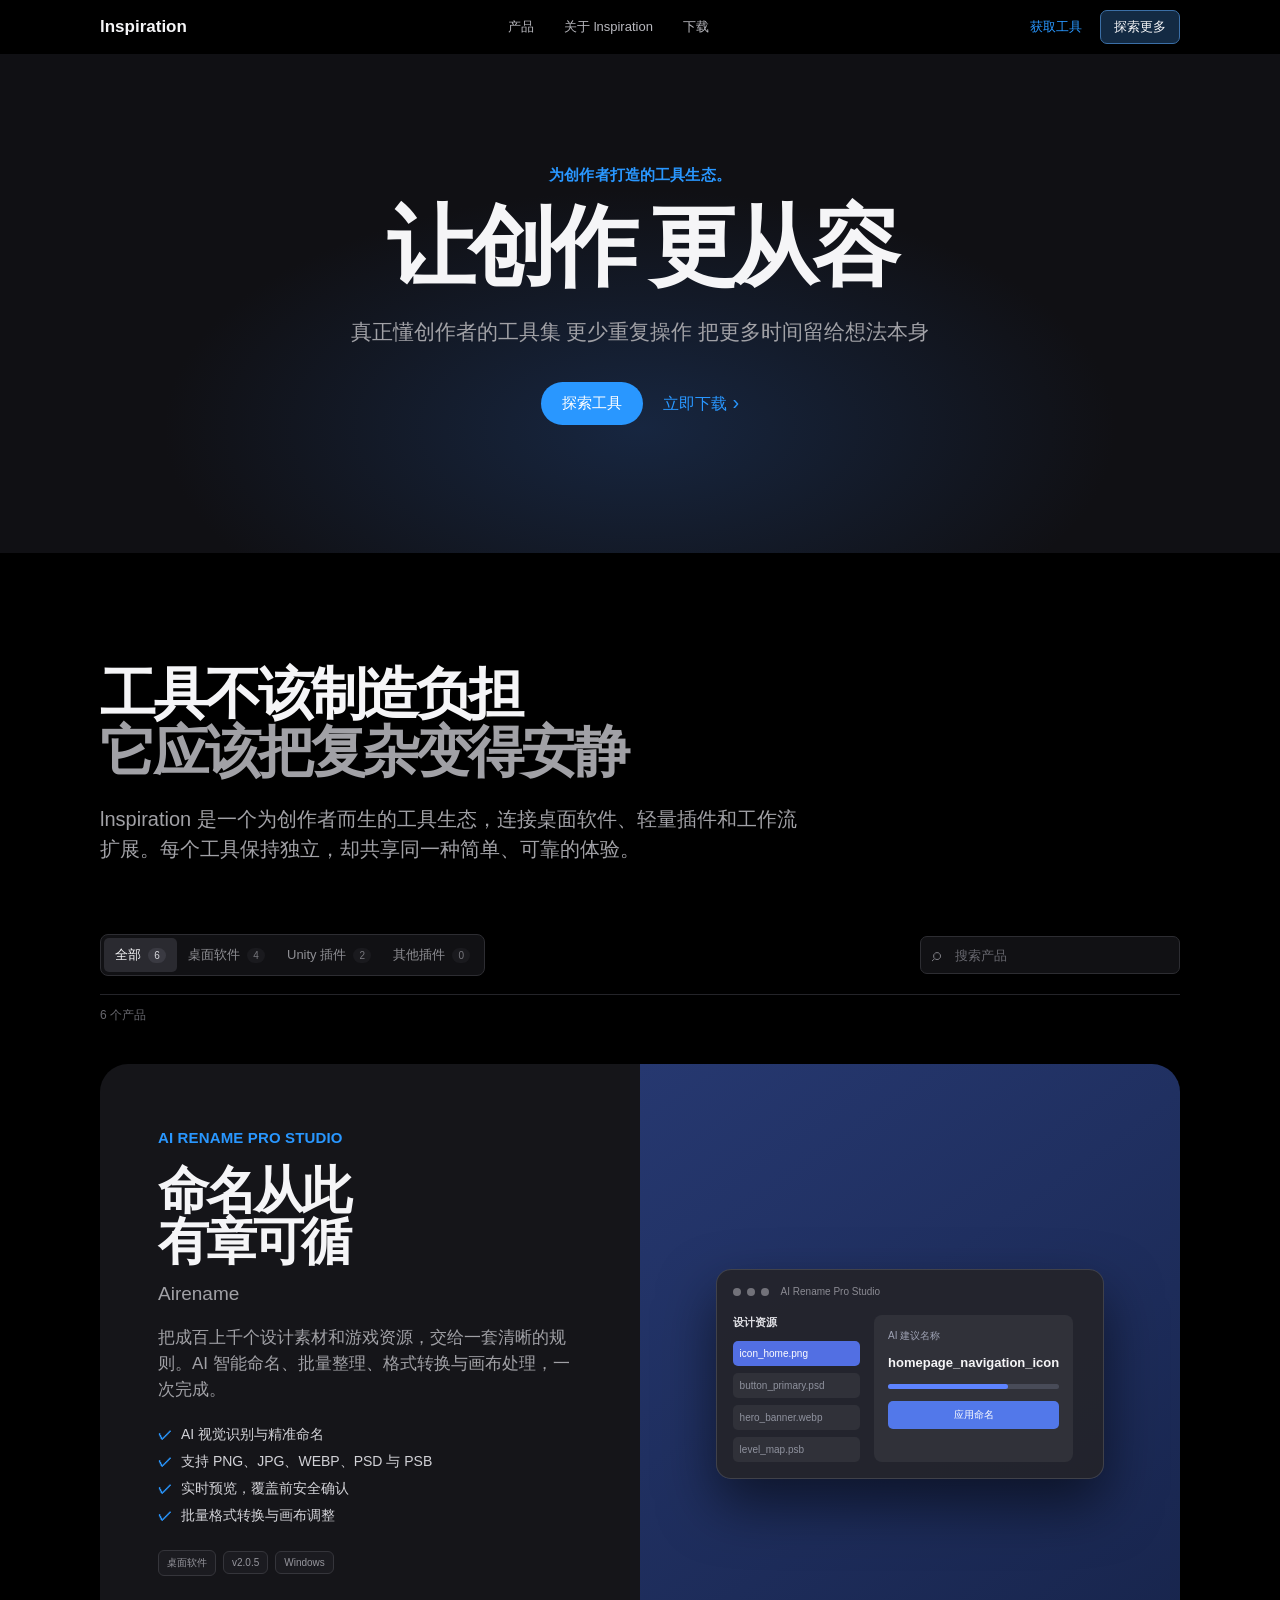
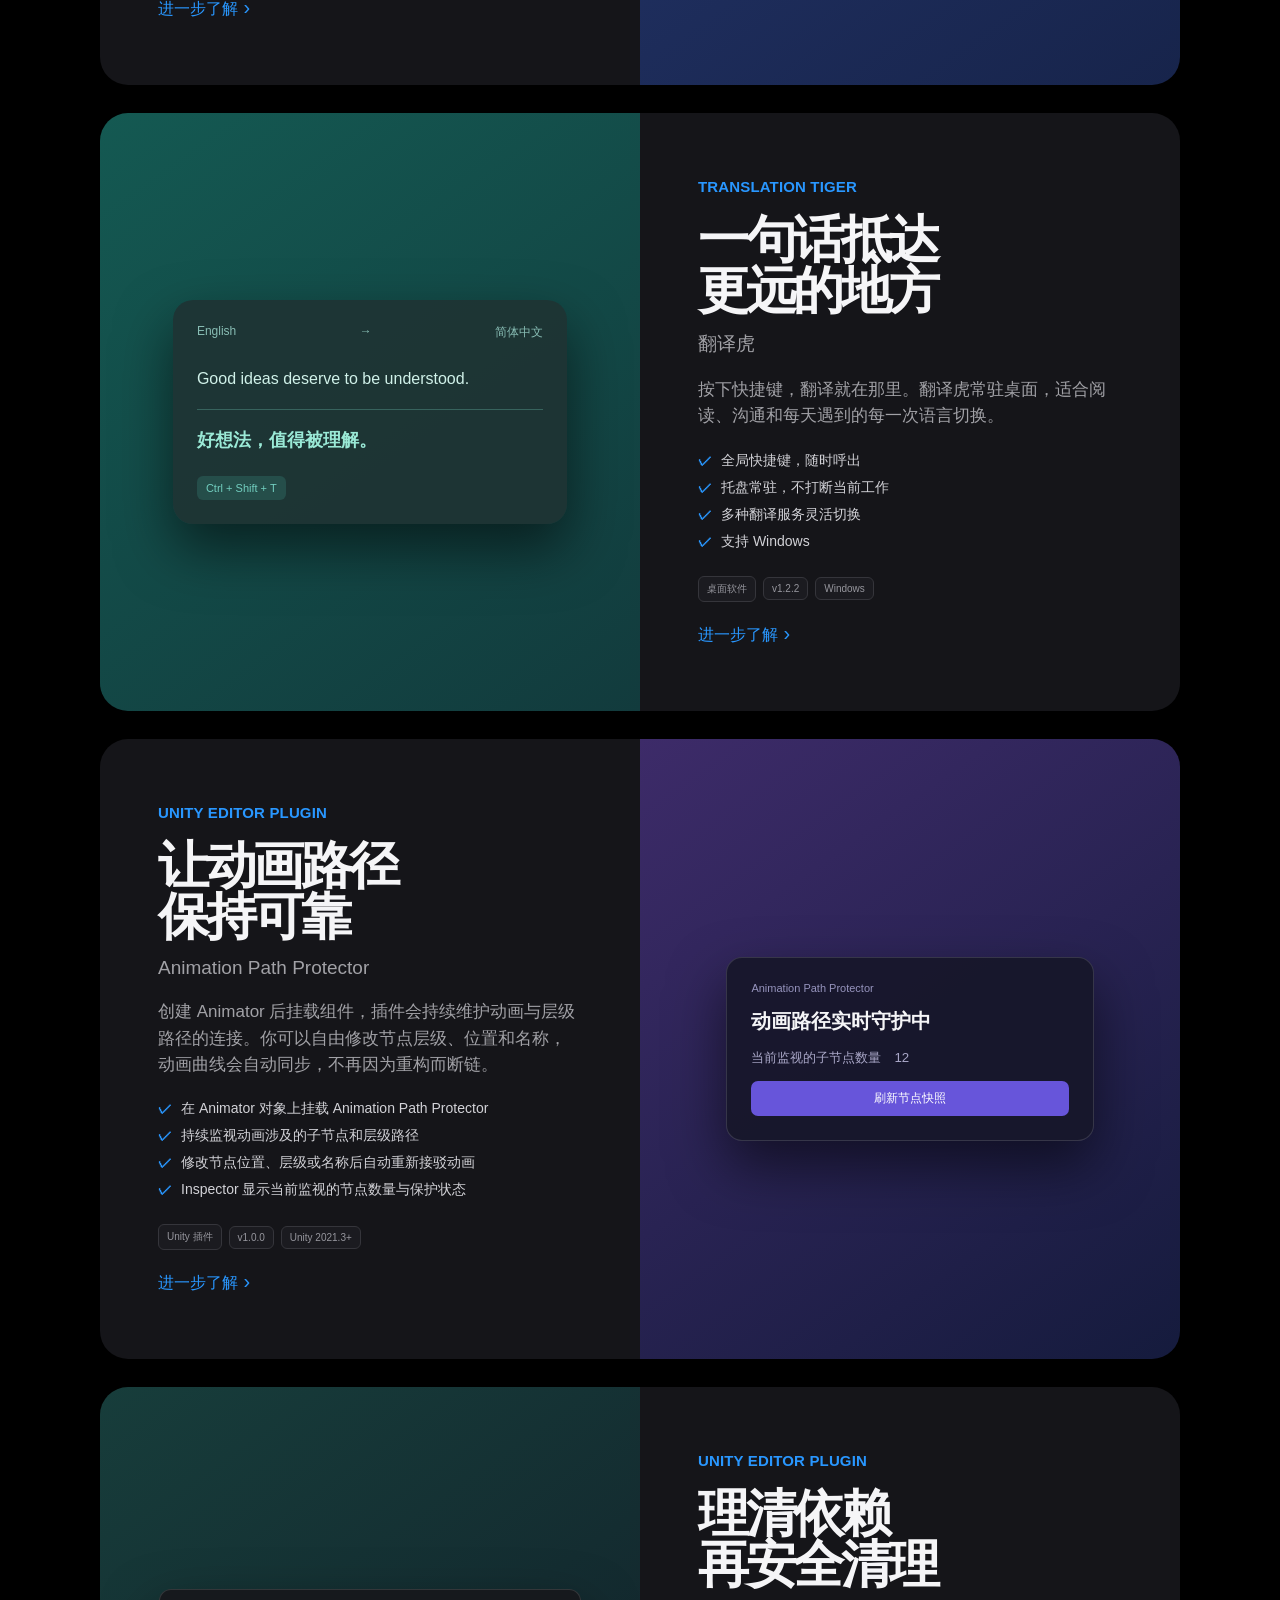
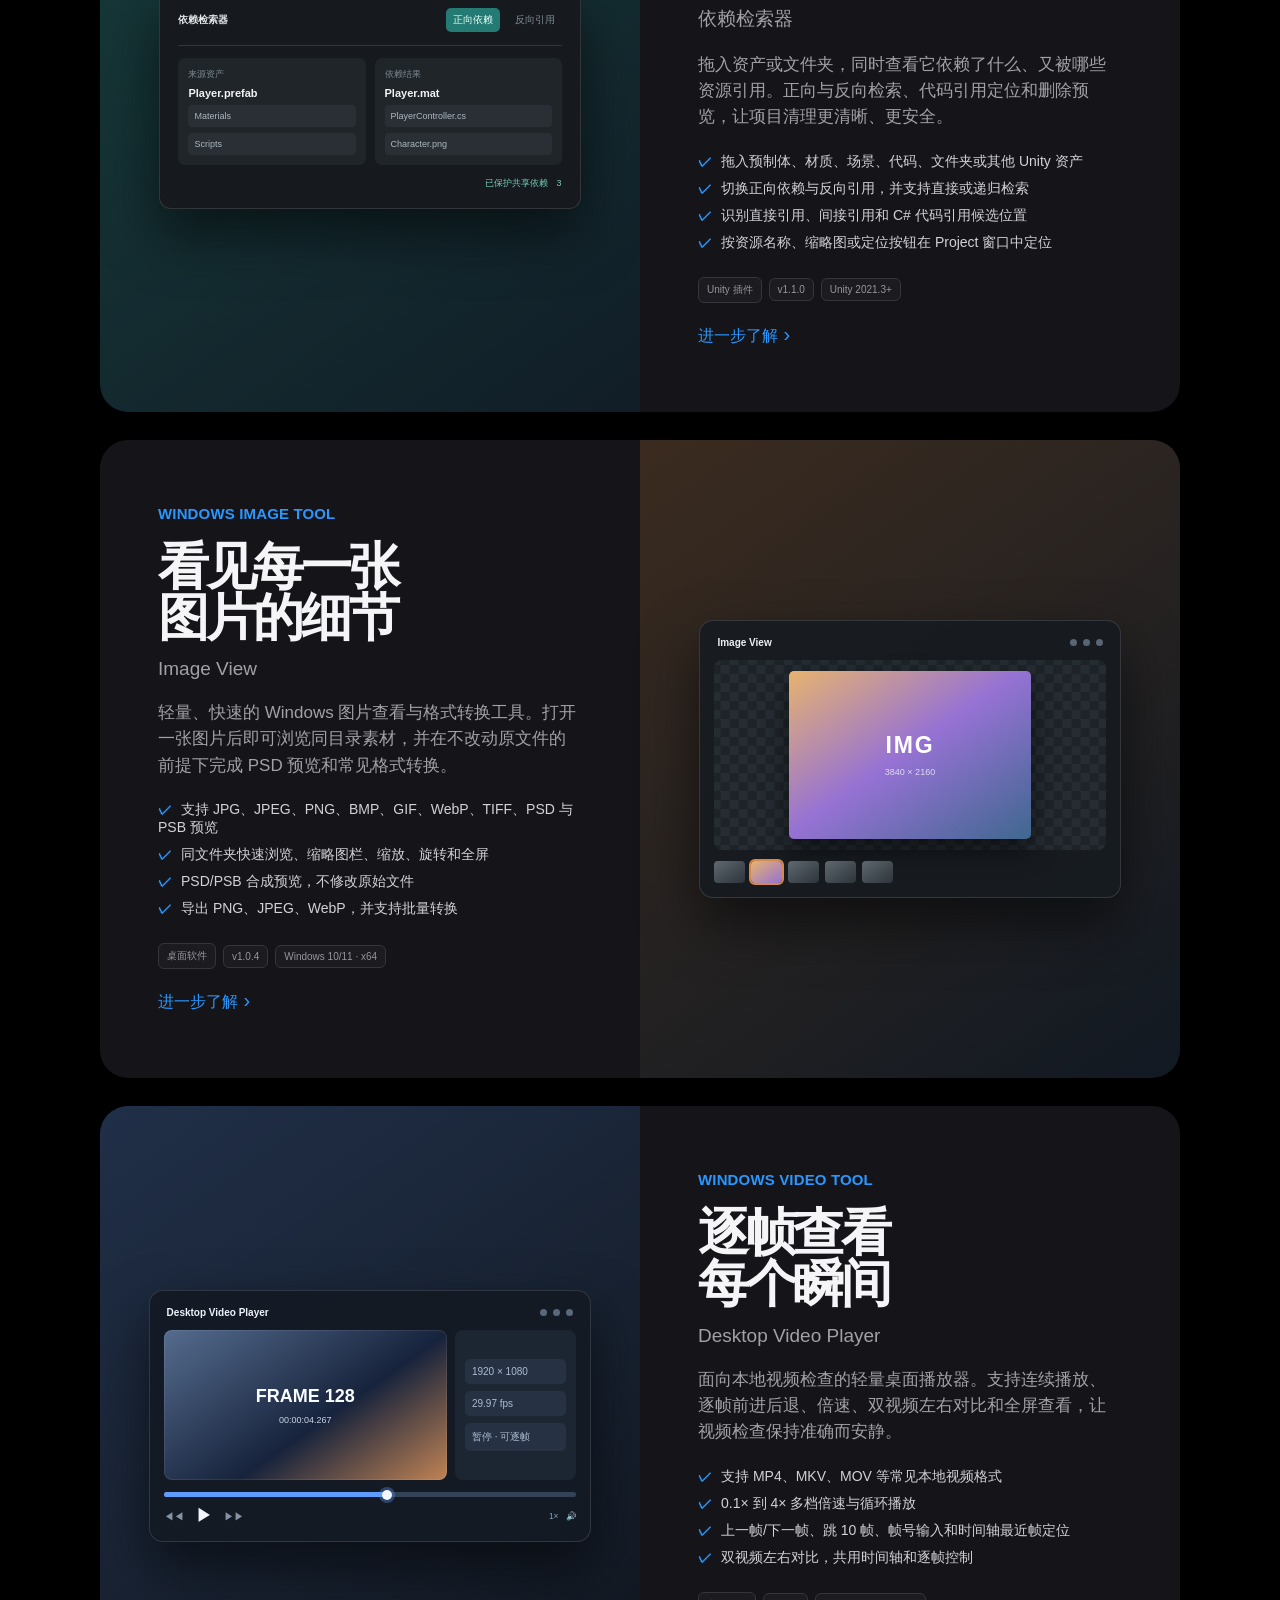
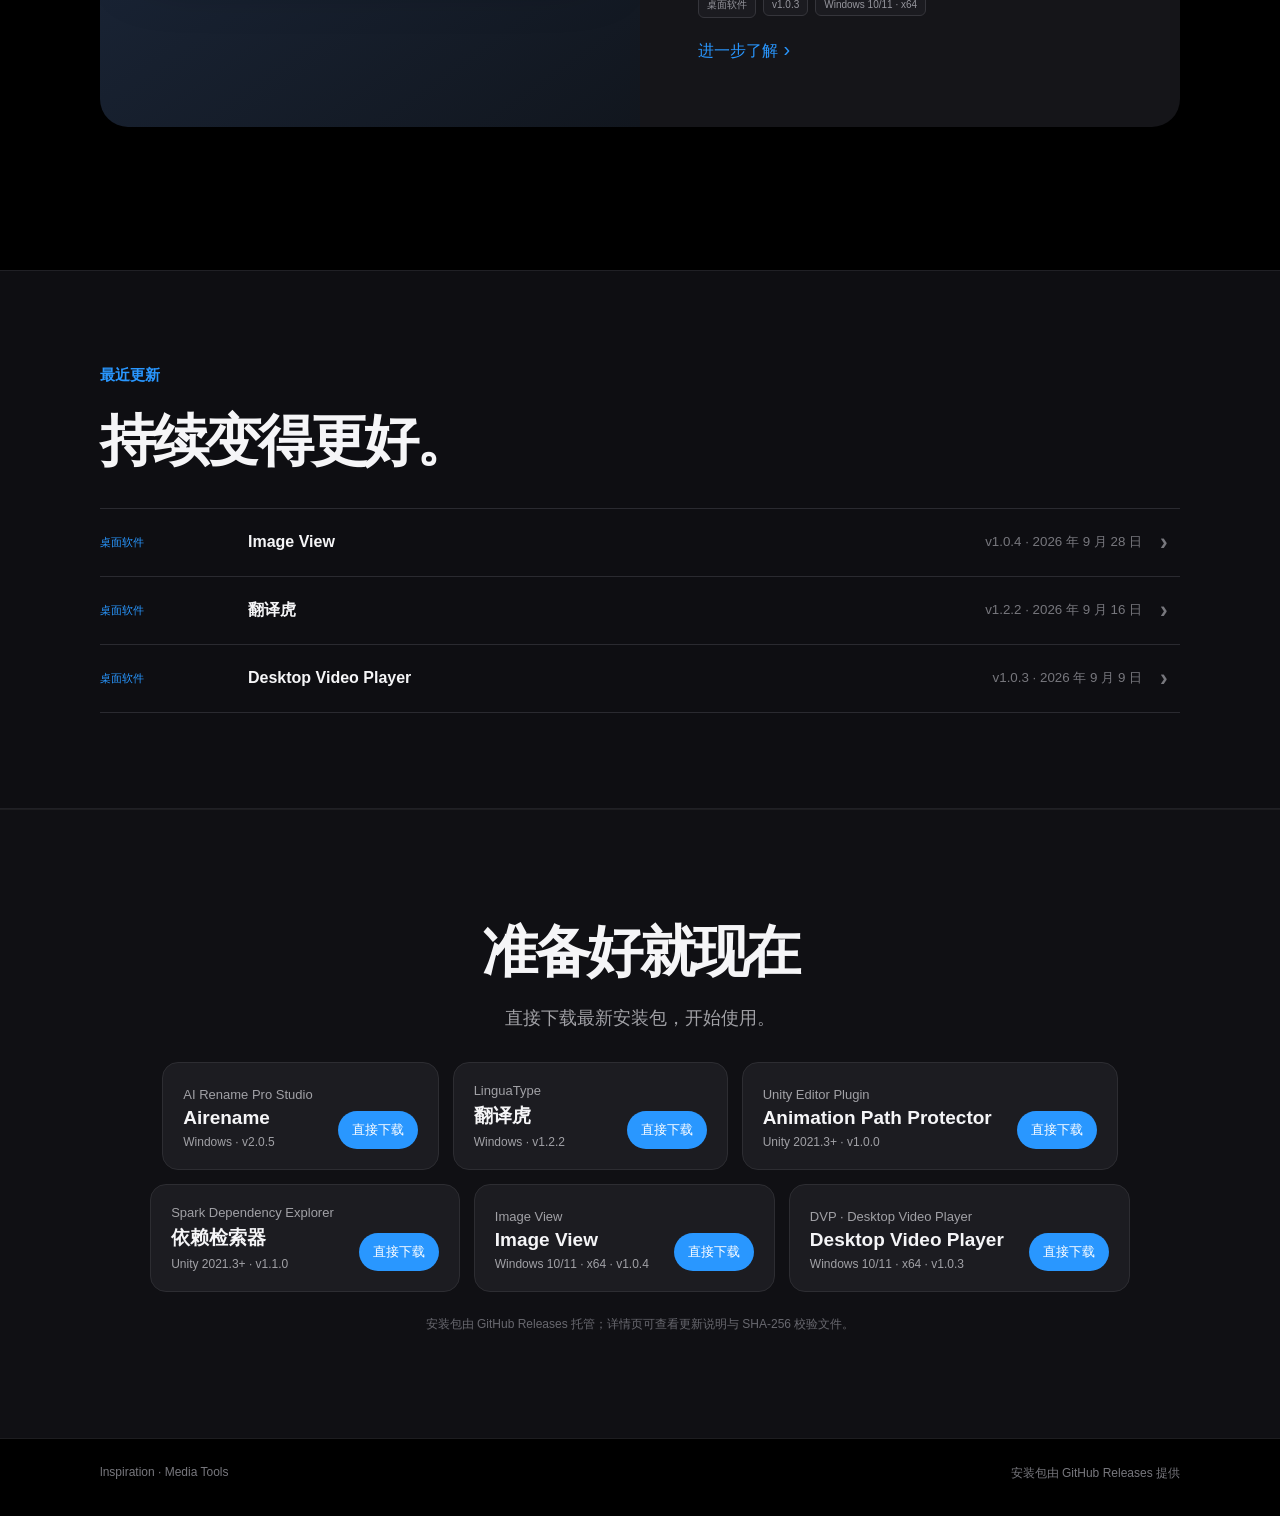
==== commit 901f0e75: "Add files via upload" ====
--- a/index.html
+++ b/index.html
@@ -4,7 +4,7 @@
 <main><section class="hero" id="top"><div class="hero-glass" aria-hidden="true"></div><div class="hero-content wrap"><p class="eyebrow">为创作者打造的工具生态。</p><h1>Inspiration</h1><p class="hero-summary">软件、插件与工作流扩展，帮助你减少重复操作，把更多时间留给想法本身。</p><div class="hero-actions"><a class="button button-primary" href="#products">探索工具</a><a class="text-link" href="#downloads">立即下载</a></div></div></section>
 <section class="statement wrap" id="why"><h2>工具不该制造负担。<span>它应该把复杂，变得安静。</span></h2><p>lnspiration 是一个为创作者而生的工具生态，连接桌面软件、轻量插件和工作流扩展。每个工具保持独立，却共享同一种简单、可靠的体验。</p></section>
 <section class="products wrap" id="products"><article class="product-card"><div class="product-copy"><p class="eyebrow">AI RENAME PRO STUDIO</p><h2>命名，从此<br>有章可循。</h2><p class="product-name">Airename</p><p class="description">把成百上千个设计素材和游戏资源，交给一套清晰的规则。AI 智能命名、批量整理、格式转换与画布处理，一次完成。</p><ul><li>AI 视觉识别与精准命名</li><li>支持 PNG、JPG、WEBP、PSD 与 PSB</li><li>实时预览，覆盖前安全确认</li><li>批量格式转换与画布调整</li></ul><a class="text-link product-detail" href="product.html?product=airename">进一步了解</a></div><div class="product-visual rename-visual"><div class="app-window"><div class="window-bar"><i></i><i></i><i></i><span>AI Rename Pro Studio</span></div><div class="rename-layout"><div class="asset-list"><b>设计资源</b><span class="selected">icon_home.png</span><span>button_primary.psd</span><span>hero_banner.webp</span><span>level_map.psb</span></div><div class="preview"><span>AI 建议名称</span><strong>homepage_navigation_icon</strong><div class="progress"><i></i></div><button type="button" tabindex="-1">应用命名</button></div></div></div></div></article>
-<article class="product-card reverse"><div class="product-copy"><p class="eyebrow">TRANSLATION TIGER</p><h2>一句话，抵达<br>更远的地方。</h2><p class="product-name">翻译虎</p><p class="description">按下快捷键，翻译就在那里。翻译虎常驻桌面，适合阅读、沟通和每天遇到的每一次语言切换。</p><ul><li>全局快捷键，随时呼出</li><li>托盘常驻，不打断当前工作</li><li>多种翻译服务灵活切换</li><li>支持 Windows 与 macOS</li></ul><a class="text-link product-detail" href="product.html?product=linguatype">进一步了解</a></div><div class="product-visual translate-visual"><div class="translate-panel"><div class="language-row"><span>English</span><b>→</b><span>简体中文</span></div><p>Good ideas deserve to be understood.</p><div class="divider"></div><strong>好想法，值得被理解。</strong><div class="shortcut">Ctrl + Shift + T</div></div></div></article></section>
+<article class="product-card reverse"><div class="product-copy"><p class="eyebrow">TRANSLATION TIGER</p><h2>一句话，抵达<br>更远的地方。</h2><p class="product-name">翻译虎</p><p class="description">按下快捷键，翻译就在那里。翻译虎常驻桌面，适合阅读、沟通和每天遇到的每一次语言切换。</p><ul><li>全局快捷键，随时呼出</li><li>托盘常驻，不打断当前工作</li><li>多种翻译服务灵活切换</li><li>支持 Windows</li></ul><a class="text-link product-detail" href="product.html?product=linguatype">进一步了解</a></div><div class="product-visual translate-visual"><div class="translate-panel"><div class="language-row"><span>English</span><b>→</b><span>简体中文</span></div><p>Good ideas deserve to be understood.</p><div class="divider"></div><strong>好想法，值得被理解。</strong><div class="shortcut">Ctrl + Shift + T</div></div></div></article></section>
 <section class="downloads" id="downloads"><div class="wrap"><h2>准备好，就现在。</h2><p class="download-intro">直接下载最新安装包，开始使用。</p><div class="download-grid" id="download-grid"></div><p class="download-note">安装包由 GitHub Releases 托管；详情页可查看更新说明与 SHA-256 校验文件。</p></div></section></main>
 <footer class="footer wrap"><span>lnspiration · Media Tools</span><span>安装包由 GitHub Releases 提供</span></footer>
 <div class="dialog-backdrop" id="product-dialog" hidden><section class="dialog product-detail-dialog" role="dialog" aria-modal="true" aria-labelledby="dialog-title"><button class="dialog-close" type="button" aria-label="关闭详情">×</button><div class="detail-hero"><p class="eyebrow" id="dialog-kicker"></p><h2 id="dialog-title"></h2><p id="dialog-description"></p></div><div class="detail-body"><div class="dialog-meta"><div><span>当前版本</span><strong id="dialog-version"></strong></div><div><span>支持平台</span><strong id="dialog-platform"></strong></div><div><span>发布日期</span><strong id="dialog-date"></strong></div></div><h3 class="dialog-section-title">你可以用它做什么</h3><ul class="dialog-notes" id="dialog-notes"></ul><h3 class="dialog-section-title">最新版本下载</h3><div class="dialog-assets" id="dialog-assets"></div></div></section></div></body></html>
